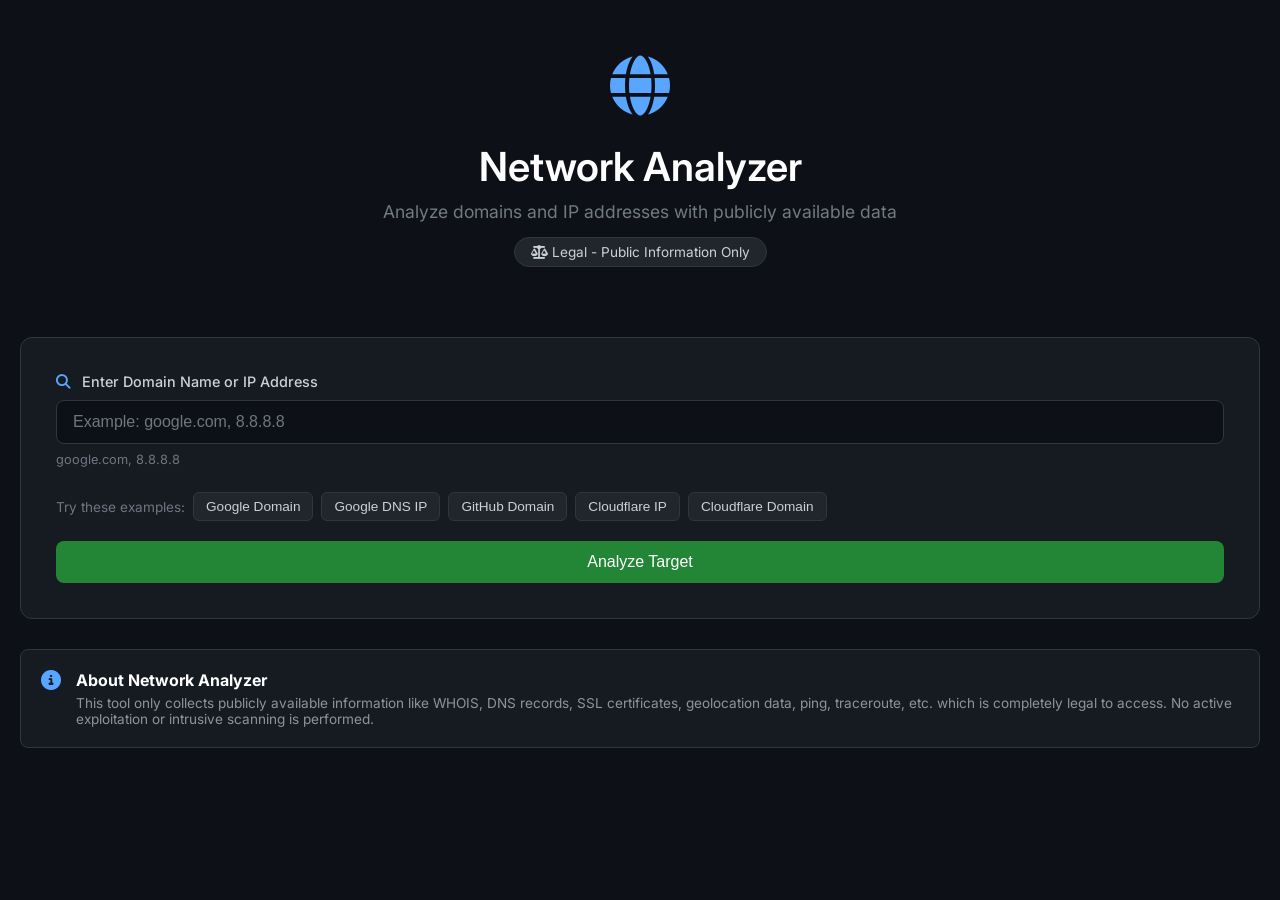
==== index.html @ a761f005 "Initial commit - Network Analyzer" ====
<!DOCTYPE html>
<html lang="en">
<head>
    <meta charset="UTF-8">
    <meta name="viewport" content="width=device-width, initial-scale=1.0">
    <title>Network Analyzer | Domain & IP Analysis Tool</title>
    <link rel="stylesheet" href="/style.css">
    <link href="https://fonts.googleapis.com/css2?family=Inter:wght@300;400;500;600;700;800&display=swap" rel="stylesheet">
    <link rel="stylesheet" href="https://cdnjs.cloudflare.com/ajax/libs/font-awesome/6.4.0/css/all.min.css">
</head>
<body>
    <div class="container">
        <div class="header">
            <div class="icon">
                <i class="fa-solid fa-globe"></i>
            </div>
            <h1>Network Analyzer</h1>
            <p>Analyze domains and IP addresses with publicly available data</p>
            <div class="badge">
                <i class="fas fa-balance-scale"></i> Legal - Public Information Only
            </div>
        </div>

        <div class="search-card">
            <form id="lookupForm">
                <div class="input-group">
                    <label for="target">
                        <i class="fas fa-search"></i> Enter Domain Name or IP Address
                    </label>
                    <input type="text" id="target" placeholder="Example: google.com, 8.8.8.8" required>
                    <div class="input-hint">google.com, 8.8.8.8</div>
                </div>

                <div class="example-targets">
                    <span>Try these examples:</span>
                    <button type="button" class="example-btn" data-target="google.com">Google Domain</button>
                    <button type="button" class="example-btn" data-target="8.8.8.8">Google DNS IP</button>
                    <button type="button" class="example-btn" data-target="github.com">GitHub Domain</button>
                    <button type="button" class="example-btn" data-target="1.1.1.1">Cloudflare IP</button>
                    <button type="button" class="example-btn" data-target="cloudflare.com">Cloudflare Domain</button>
                </div>

                <button type="submit" id="lookupBtn">
                    
                    <span>Analyze Target</span>
                    
                </button>
            </form>
        </div>

        <div id="loading" style="display: none;">
            <div class="loader-centered">
                <div class="loader-spinner-centered"></div>
                <h3>Analyzing target...</h3>
            </div>
        </div>

        <div id="results" style="display: none;">
            <div class="result-section">
                <div class="section-header">
                    <i class="fas fa-info-circle"></i>
                    <h2>Target Overview</h2>
                </div>
                <div class="overview-grid" id="overview"></div>
            </div>

            <div class="result-section" id="reverseDnsSection" style="display: none;">
                <div class="section-header">
                    <i class="fas fa-exchange-alt"></i>
                    <h2>Reverse DNS Lookup</h2>
                </div>
                <div class="info-grid" id="reverseDns"></div>
            </div>

            <div class="result-section" id="ptrSection" style="display: none;">
                <div class="section-header">
                    <i class="fas fa-arrow-left"></i>
                    <h2>PTR Records</h2>
                </div>
                <div class="info-grid" id="ptrRecords"></div>
            </div>

            <div class="result-section">
                <div class="section-header">
                    <i class="fas fa-file-contract"></i>
                    <h2>WHOIS Information</h2>
                </div>
                <div class="info-grid" id="whois"></div>
            </div>

            <div class="result-section" id="dnsSection" style="display: none;">
                <div class="section-header">
                    <i class="fas fa-server"></i>
                    <h2>DNS Records</h2>
                </div>
                <div class="dns-content" id="dnsContent"></div>
            </div>

            <div class="result-section" id="sslSection" style="display: none;">
                <div class="section-header">
                    <i class="fas fa-lock"></i>
                    <h2>SSL Certificate</h2>
                </div>
                <div class="info-grid" id="ssl"></div>
            </div>

            <div class="result-section">
                <div class="section-header">
                    <i class="fas fa-map-marker-alt"></i>
                    <h2>Geolocation and Hosting</h2>
                </div>
                <div class="info-grid" id="location"></div>
            </div>

            <div class="result-section">
                <div class="section-header">
                    <i class="fas fa-plug"></i>
                    <h2>Common Open Ports</h2>
                </div>
                <div class="ports-list" id="ports"></div>
            </div>

            <div class="result-section">
                <div class="section-header">
                    <i class="fas fa-network-wired"></i>
                    <h2>Ping Test</h2>
                </div>
                <div class="ping-results" id="ping"></div>
            </div>

            <div class="result-section">
                <div class="section-header">
                    <i class="fas fa-route"></i>
                    <h2>Traceroute</h2>
                </div>
                <div class="traceroute-results" id="traceroute"></div>
            </div>

            <div class="result-section" id="techSection" style="display: none;">
                <div class="section-header">
                    <i class="fas fa-code"></i>
                    <h2>Detected Technologies</h2>
                </div>
                <div class="tech-list" id="technologies"></div>
            </div>

            <div class="result-section" id="subdomainSection" style="display: none;">
                <div class="section-header">
                    <i class="fas fa-sitemap"></i>
                    <h2>Active Subdomains</h2>
                </div>
                <div class="subdomain-list" id="subdomains"></div>
            </div>

            <div class="export-buttons">
                <button id="exportJSON" class="export-btn">
                    <i class="fas fa-download"></i> Export as JSON
                </button>
                <button id="copyResults" class="export-btn">
                    <i class="fas fa-copy"></i> Copy Results
                </button>
            </div>
        </div>

        <div class="info-note">
            <i class="fas fa-info-circle"></i>
            <div>
                <strong>About Network Analyzer</strong>
                <p>This tool only collects publicly available information like WHOIS, DNS records, SSL certificates, geolocation data, ping, traceroute, etc. which is completely legal to access. No active exploitation or intrusive scanning is performed.</p>
            </div>
        </div>
    </div>

    <script>
        document.querySelectorAll('.example-btn').forEach(btn => {
            btn.addEventListener('click', () => {
                document.getElementById('target').value = btn.dataset.target;
                document.getElementById('lookupForm').dispatchEvent(new Event('submit'));
            });
        });

        document.getElementById('lookupForm').addEventListener('submit', async (e) => {
            e.preventDefault();
            
            const target = document.getElementById('target').value;
            
            if (!target) {
                alert('Please enter a domain name or IP address');
                return;
            }
            
            document.getElementById('loading').style.display = 'flex';
            document.getElementById('results').style.display = 'none';
            document.getElementById('lookupBtn').disabled = true;
            
            try {
                const response = await fetch('/lookup', {
                    method: 'POST',
                    headers: {'Content-Type': 'application/json'},
                    body: JSON.stringify({target: target})
                });
                
                const data = await response.json();
                
                if (data.error) {
                    alert(data.error);
                    return;
                }
                
                displayResults(data);
                
            } catch (error) {
                alert('Error: ' + error.message);
            } finally {
                document.getElementById('loading').style.display = 'none';
                document.getElementById('lookupBtn').disabled = false;
            }
        });
        
        function displayResults(data) {
            document.getElementById('overview').innerHTML = `
                <div class="info-card">
                    <div class="info-label"><i class="fas fa-crosshairs"></i> Target</div>
                    <div class="info-value">${data.target}</div>
                </div>
                <div class="info-card">
                    <div class="info-label"><i class="fas fa-tag"></i> Type</div>
                    <div class="info-value">${data.target_type}</div>
                </div>
                <div class="info-card">
                    <div class="info-label"><i class="fas fa-clock"></i> Analysis Time</div>
                    <div class="info-value">${data.timestamp}</div>
                </div>
            `;
            
            if (data.reverse_dns) {
                document.getElementById('reverseDnsSection').style.display = 'block';
                document.getElementById('reverseDns').innerHTML = `
                    <div class="info-card">
                        <div class="info-label"><i class="fas fa-exchange-alt"></i> Hostname</div>
                        <div class="info-value">${data.reverse_dns}</div>
                    </div>
                `;
            } else {
                document.getElementById('reverseDnsSection').style.display = 'none';
            }
            
            if (data.ptr_records && data.ptr_records.length > 0) {
                document.getElementById('ptrSection').style.display = 'block';
                document.getElementById('ptrRecords').innerHTML = `
                    <div class="info-card">
                        <div class="info-label"><i class="fas fa-arrow-left"></i> PTR Records</div>
                        <div class="info-value">${data.ptr_records.join(', ')}</div>
                    </div>
                `;
            } else {
                document.getElementById('ptrSection').style.display = 'none';
            }
            
            const whois = data.whois;
            if (whois && !whois.error) {
                document.getElementById('whois').innerHTML = `
                    <div class="info-card">
                        <div class="info-label"><i class="fas fa-building"></i> Registrar</div>
                        <div class="info-value">${whois.registrar || 'N/A'}</div>
                    </div>
                    <div class="info-card">
                        <div class="info-label"><i class="fas fa-calendar-plus"></i> Created</div>
                        <div class="info-value">${whois.creation_date || 'N/A'}</div>
                    </div>
                    <div class="info-card">
                        <div class="info-label"><i class="fas fa-calendar-times"></i> Expires</div>
                        <div class="info-value">${whois.expiration_date || 'N/A'}</div>
                    </div>
                    <div class="info-card">
                        <div class="info-label"><i class="fas fa-user"></i> Organization</div>
                        <div class="info-value">${whois.org || 'N/A'}</div>
                    </div>
                    <div class="info-card">
                        <div class="info-label"><i class="fas fa-flag"></i> Country</div>
                        <div class="info-value">${whois.country || 'N/A'}</div>
                    </div>
                `;
            } else {
                document.getElementById('whois').innerHTML = `
                    <div class="info-card">
                        <div class="info-value">WHOIS information not available for this target</div>
                    </div>
                `;
            }
            
            if (data.dns_records && Object.keys(data.dns_records).length > 0) {
                document.getElementById('dnsSection').style.display = 'block';
                const dns = data.dns_records;
                const dnsTypes = ['A', 'AAAA', 'MX', 'NS', 'TXT', 'CNAME', 'SOA'];
                let dnsHTML = '';
                
                dnsTypes.forEach(type => {
                    if (dns[type] && dns[type].length > 0) {
                        dnsHTML += `
                            <div class="dns-record">
                                <div class="dns-type">${type}</div>
                                <div class="dns-values">
                                    ${dns[type].map(value => `<div class="dns-value">${value}</div>`).join('')}
                                </div>
                            </div>
                        `;
                    }
                });
                
                if (dnsHTML === '') {
                    dnsHTML = '<div class="no-data">No DNS records found</div>';
                }
                
                document.getElementById('dnsContent').innerHTML = dnsHTML;
            } else {
                document.getElementById('dnsSection').style.display = 'none';
            }
            
            if (data.ssl) {
                document.getElementById('sslSection').style.display = 'block';
                document.getElementById('ssl').innerHTML = `
                    <div class="info-card">
                        <div class="info-label"><i class="fas fa-building"></i> Issuer</div>
                        <div class="info-value">${data.ssl.issuer?.organizationName || 'N/A'}</div>
                    </div>
                    <div class="info-card">
                        <div class="info-label"><i class="fas fa-user-check"></i> Subject</div>
                        <div class="info-value">${data.ssl.subject?.commonName || 'N/A'}</div>
                    </div>
                    <div class="info-card">
                        <div class="info-label"><i class="fas fa-calendar-check"></i> Valid From</div>
                        <div class="info-value">${data.ssl.start || 'N/A'}</div>
                    </div>
                    <div class="info-card">
                        <div class="info-label"><i class="fas fa-calendar-times"></i> Valid Until</div>
                        <div class="info-value">${data.ssl.expiry || 'N/A'}</div>
                    </div>
                `;
            } else {
                document.getElementById('sslSection').style.display = 'none';
            }
            
            const loc = data.geolocation;
            if (loc && !loc.error) {
                document.getElementById('location').innerHTML = `
                    <div class="info-card">
                        <div class="info-label"><i class="fas fa-map-pin"></i> IP Address</div>
                        <div class="info-value">${loc.ip || 'N/A'}</div>
                    </div>
                    <div class="info-card">
                        <div class="info-label"><i class="fas fa-globe"></i> Country</div>
                        <div class="info-value">${loc.country || 'N/A'}</div>
                    </div>
                    <div class="info-card">
                        <div class="info-label"><i class="fas fa-city"></i> City</div>
                        <div class="info-value">${loc.city || 'N/A'}</div>
                    </div>
                    <div class="info-card">
                        <div class="info-label"><i class="fas fa-building"></i> Region</div>
                        <div class="info-value">${loc.region || 'N/A'}</div>
                    </div>
                    <div class="info-card">
                        <div class="info-label"><i class="fas fa-tachometer-alt"></i> ISP</div>
                        <div class="info-value">${loc.isp || 'N/A'}</div>
                    </div>
                    <div class="info-card">
                        <div class="info-label"><i class="fas fa-chart-line"></i> Organization</div>
                        <div class="info-value">${loc.org || 'N/A'}</div>
                    </div>
                    <div class="info-card">
                        <div class="info-label"><i class="fas fa-clock"></i> Timezone</div>
                        <div class="info-value">${loc.timezone || 'N/A'}</div>
                    </div>
                `;
            } else {
                document.getElementById('location').innerHTML = `
                    <div class="info-card">
                        <div class="info-value">Geolocation data not available</div>
                    </div>
                `;
            }
            
            if (data.open_ports && data.open_ports.length > 0) {
                document.getElementById('ports').innerHTML = data.open_ports.map(port => 
                    `<span class="port-badge">Port ${port.port} (${port.service})</span>`
                ).join('');
            } else {
                document.getElementById('ports').innerHTML = '<div class="no-data">No common ports found open</div>';
            }
            
            const ping = data.ping;
            if (ping && ping.success) {
                document.getElementById('ping').innerHTML = `
                    <div class="info-grid">
                        <div class="info-card">
                            <div class="info-label"><i class="fas fa-check-circle"></i> Status</div>
                            <div class="info-value success">Host is reachable</div>
                        </div>
                        <div class="info-card">
                            <div class="info-label"><i class="fas fa-exchange-alt"></i> Packets Sent</div>
                            <div class="info-value">${ping.packets_sent}</div>
                        </div>
                        <div class="info-card">
                            <div class="info-label"><i class="fas fa-check"></i> Packets Received</div>
                            <div class="info-value">${ping.packets_received}</div>
                        </div>
                        <div class="info-card">
                            <div class="info-label"><i class="fas fa-chart-line"></i> Packet Loss</div>
                            <div class="info-value">${ping.packet_loss}</div>
                        </div>
                        <div class="info-card full-width">
                            <div class="info-label"><i class="fas fa-clock"></i> Response Times (ms)</div>
                            <div class="info-value">${ping.times ? ping.times.join(', ') : 'N/A'}</div>
                        </div>
                    </div>
                `;
            } else {
                document.getElementById('ping').innerHTML = `
                    <div class="info-card">
                        <div class="info-value error">${ping?.error || 'Host is unreachable'}</div>
                    </div>
                `;
            }
            
            const traceroute = data.traceroute;
            if (traceroute && traceroute.success && traceroute.hops && traceroute.hops.length > 0) {
                let hopsHtml = '<div class="traceroute-table"><div class="traceroute-header"><span>Hop</span><span>IP Address</span><span>Response Times (ms)</span></div>';
                traceroute.hops.forEach(hop => {
                    hopsHtml += `
                        <div class="traceroute-row">
                            <span class="hop-number">${hop.hop}</span>
                            <span class="hop-ip">${hop.ip}</span>
                            <span class="hop-times">${hop.times.join(', ') || 'N/A'}</span>
                        </div>
                    `;
                });
                hopsHtml += '</div>';
                document.getElementById('traceroute').innerHTML = hopsHtml;
            } else {
                document.getElementById('traceroute').innerHTML = `
                    <div class="info-card">
                        <div class="info-value">${traceroute?.error || 'Traceroute information not available'}</div>
                    </div>
                `;
            }
            
            if (data.technologies && data.technologies.length > 0 && data.technologies[0] !== "Technology detection only available for domains") {
                document.getElementById('techSection').style.display = 'block';
                document.getElementById('technologies').innerHTML = data.technologies.map(tech => 
                    `<span class="tech-badge">${tech}</span>`
                ).join('');
            } else {
                document.getElementById('techSection').style.display = 'none';
            }
            
            if (data.subdomains && data.subdomains.length > 0) {
                document.getElementById('subdomainSection').style.display = 'block';
                document.getElementById('subdomains').innerHTML = data.subdomains.map(sub => 
                    `<span class="subdomain-badge">${sub}</span>`
                ).join('');
            } else {
                document.getElementById('subdomainSection').style.display = 'none';
            }
            
            document.getElementById('results').style.display = 'block';
            document.getElementById('results').scrollIntoView({ behavior: 'smooth' });
            
            setupExport(data);
        }
        
        function setupExport(data) {
            document.getElementById('exportJSON').onclick = () => {
                const jsonStr = JSON.stringify(data, null, 2);
                const blob = new Blob([jsonStr], { type: 'application/json' });
                const url = URL.createObjectURL(blob);
                const a = document.createElement('a');
                a.href = url;
                a.download = `${data.target}_analysis_${Date.now()}.json`;
                a.click();
                URL.revokeObjectURL(url);
            };
            
            document.getElementById('copyResults').onclick = () => {
                const jsonStr = JSON.stringify(data, null, 2);
                navigator.clipboard.writeText(jsonStr);
                alert('Results copied to clipboard');
            };
        }
    </script>
</body>
</html>
---- style.css ----
* {
    margin: 0;
    padding: 0;
    box-sizing: border-box;
}

body {
    font-family: 'Inter', -apple-system, BlinkMacSystemFont, 'Segoe UI', Helvetica, Arial, sans-serif;
    background-color: #0d1117;
    color: #c9d1d9;
    padding: 20px;
}

.container {
    max-width: 1400px;
    margin: 0 auto;
}

.header {
    text-align: center;
    margin-bottom: 40px;
    padding: 30px 0;
}

.header .icon {
    font-size: 60px;
    margin-bottom: 20px;
    color: #58a6ff;
}

.header h1 {
    font-size: 2.5rem;
    margin-bottom: 10px;
    font-weight: 600;
    color: #ffffff;
}

.header p {
    font-size: 1.1rem;
    opacity: 0.8;
    color: #8b949e;
}

.badge {
    display: inline-block;
    background: #21262d;
    padding: 6px 16px;
    border-radius: 20px;
    font-size: 0.85rem;
    margin-top: 15px;
    border: 1px solid #30363d;
}

.search-card {
    background: #161b22;
    border-radius: 12px;
    padding: 35px;
    margin-bottom: 30px;
    border: 1px solid #30363d;
}

.input-group {
    margin-bottom: 25px;
}

.input-group label {
    display: block;
    margin-bottom: 10px;
    font-weight: 500;
    color: #c9d1d9;
    font-size: 0.9rem;
}

.input-group label i {
    margin-right: 8px;
    color: #58a6ff;
}

.input-group input {
    width: 100%;
    padding: 12px 16px;
    background: #0d1117;
    border: 1px solid #30363d;
    border-radius: 8px;
    font-size: 1rem;
    color: #c9d1d9;
    transition: all 0.2s;
}

.input-group input:focus {
    outline: none;
    border-color: #58a6ff;
    box-shadow: 0 0 0 3px rgba(88, 166, 255, 0.1);
}

.input-group input::placeholder {
    color: #6e7681;
}

.input-hint {
    font-size: 0.8rem;
    color: #6e7681;
    margin-top: 8px;
}

.example-targets {
    margin: 20px 0;
    display: flex;
    gap: 8px;
    align-items: center;
    flex-wrap: wrap;
}

.example-targets span {
    font-size: 0.85rem;
    color: #6e7681;
}

.example-btn {
    background: #21262d;
    border: 1px solid #30363d;
    padding: 6px 12px;
    border-radius: 6px;
    cursor: pointer;
    transition: all 0.2s;
    font-size: 0.85rem;
    color: #c9d1d9;
}

.example-btn:hover {
    background: #30363d;
    border-color: #8b949e;
}

#lookupBtn {
    width: 100%;
    padding: 12px;
    background: #238636;
    color: white;
    border: none;
    border-radius: 8px;
    font-size: 1rem;
    font-weight: 500;
    cursor: pointer;
    transition: all 0.2s;
    display: flex;
    align-items: center;
    justify-content: center;
    gap: 8px;
    margin-top: 10px;
}

#lookupBtn:hover {
    background: #2ea043;
}

#lookupBtn:disabled {
    background: #3fb9504d;
    cursor: not-allowed;
}

#loading {
    position: fixed;
    top: 0;
    left: 0;
    width: 100%;
    height: 100%;
    background: rgba(13, 17, 23, 0.95);
    display: flex;
    align-items: center;
    justify-content: center;
    z-index: 1000;
}

.loader-centered {
    text-align: center;
    background: transparent;
    padding: 0;
    margin: 0;
}

.loader-spinner-centered {
    width: 60px;
    height: 60px;
    border: 3px solid #30363d;
    border-top-color: #58a6ff;
    border-radius: 50%;
    animation: spin 0.8s linear infinite;
    margin: 0 auto 20px;
}

.loader-centered h3 {
    color: #58a6ff;
    font-size: 1.1rem;
    font-weight: 500;
    margin: 0;
    padding: 0;
}

@keyframes spin {
    to { transform: rotate(360deg); }
}

.result-section {
    background: #161b22;
    border-radius: 12px;
    padding: 24px;
    margin-bottom: 20px;
    border: 1px solid #30363d;
}

.section-header {
    display: flex;
    align-items: center;
    gap: 10px;
    margin-bottom: 20px;
    padding-bottom: 12px;
    border-bottom: 1px solid #30363d;
}

.section-header i {
    font-size: 20px;
    color: #58a6ff;
}

.section-header h2 {
    color: #ffffff;
    font-size: 1.2rem;
    font-weight: 600;
}

.overview-grid, .info-grid {
    display: grid;
    grid-template-columns: repeat(auto-fit, minmax(280px, 1fr));
    gap: 16px;
}

.info-card {
    background: #0d1117;
    padding: 16px;
    border-radius: 8px;
    border: 1px solid #21262d;
}

.info-card.full-width {
    grid-column: 1 / -1;
}

.info-label {
    font-size: 0.75rem;
    color: #6e7681;
    text-transform: uppercase;
    letter-spacing: 0.5px;
    margin-bottom: 8px;
}

.info-label i {
    margin-right: 4px;
    color: #58a6ff;
}

.info-value {
    font-size: 0.95rem;
    font-weight: 500;
    color: #c9d1d9;
    word-break: break-word;
}

.info-value.success {
    color: #3fb950;
}

.info-value.error {
    color: #f85149;
}

.dns-record {
    background: #0d1117;
    border-radius: 8px;
    margin-bottom: 12px;
    overflow: hidden;
    border: 1px solid #21262d;
}

.dns-type {
    background: #21262d;
    color: #58a6ff;
    padding: 10px 16px;
    font-weight: 600;
    font-family: monospace;
    font-size: 0.85rem;
}

.dns-values {
    padding: 12px 16px;
}

.dns-value {
    padding: 6px 0;
    font-family: monospace;
    font-size: 0.85rem;
    border-bottom: 1px solid #21262d;
    color: #8b949e;
}

.dns-value:last-child {
    border-bottom: none;
}

.port-badge, .tech-badge, .subdomain-badge {
    display: inline-block;
    background: #21262d;
    color: #58a6ff;
    padding: 6px 14px;
    border-radius: 20px;
    margin: 4px;
    font-size: 0.85rem;
    font-weight: 500;
    border: 1px solid #30363d;
}

.ports-list, .tech-list, .subdomain-list {
    display: flex;
    flex-wrap: wrap;
    gap: 8px;
}

.traceroute-table {
    font-family: monospace;
    font-size: 0.85rem;
}

.traceroute-header {
    display: grid;
    grid-template-columns: 60px 200px 1fr;
    background: #21262d;
    padding: 10px 16px;
    border-radius: 8px 8px 0 0;
    font-weight: 600;
    color: #58a6ff;
}

.traceroute-row {
    display: grid;
    grid-template-columns: 60px 200px 1fr;
    padding: 8px 16px;
    border-bottom: 1px solid #21262d;
    background: #0d1117;
}

.traceroute-row:hover {
    background: #161b22;
}

.hop-number {
    color: #58a6ff;
    font-weight: 600;
}

.hop-ip {
    color: #c9d1d9;
}

.hop-times {
    color: #6e7681;
}

.export-buttons {
    display: flex;
    gap: 12px;
    justify-content: flex-end;
    margin-top: 20px;
}

.export-btn {
    background: #21262d;
    border: 1px solid #30363d;
    padding: 8px 16px;
    border-radius: 8px;
    cursor: pointer;
    transition: all 0.2s;
    font-weight: 500;
    color: #c9d1d9;
}

.export-btn:hover {
    background: #30363d;
    border-color: #8b949e;
}

.info-note {
    background: #161b22;
    border-left: 4px solid #58a6ff;
    padding: 20px;
    border-radius: 8px;
    margin-top: 30px;
    display: flex;
    gap: 15px;
    border: 1px solid #30363d;
}

.info-note i {
    font-size: 20px;
    color: #58a6ff;
}

.info-note strong {
    color: #ffffff;
    display: block;
    margin-bottom: 5px;
}

.info-note p {
    color: #8b949e;
    font-size: 0.85rem;
}

.no-data {
    text-align: center;
    padding: 30px;
    color: #6e7681;
}

@media (max-width: 768px) {
    .overview-grid, .info-grid {
        grid-template-columns: 1fr;
    }
    
    .header h1 {
        font-size: 1.8rem;
    }
    
    .example-targets {
        flex-direction: column;
        align-items: flex-start;
    }
    
    .traceroute-header, .traceroute-row {
        grid-template-columns: 50px 150px 1fr;
        font-size: 0.75rem;
    }
}
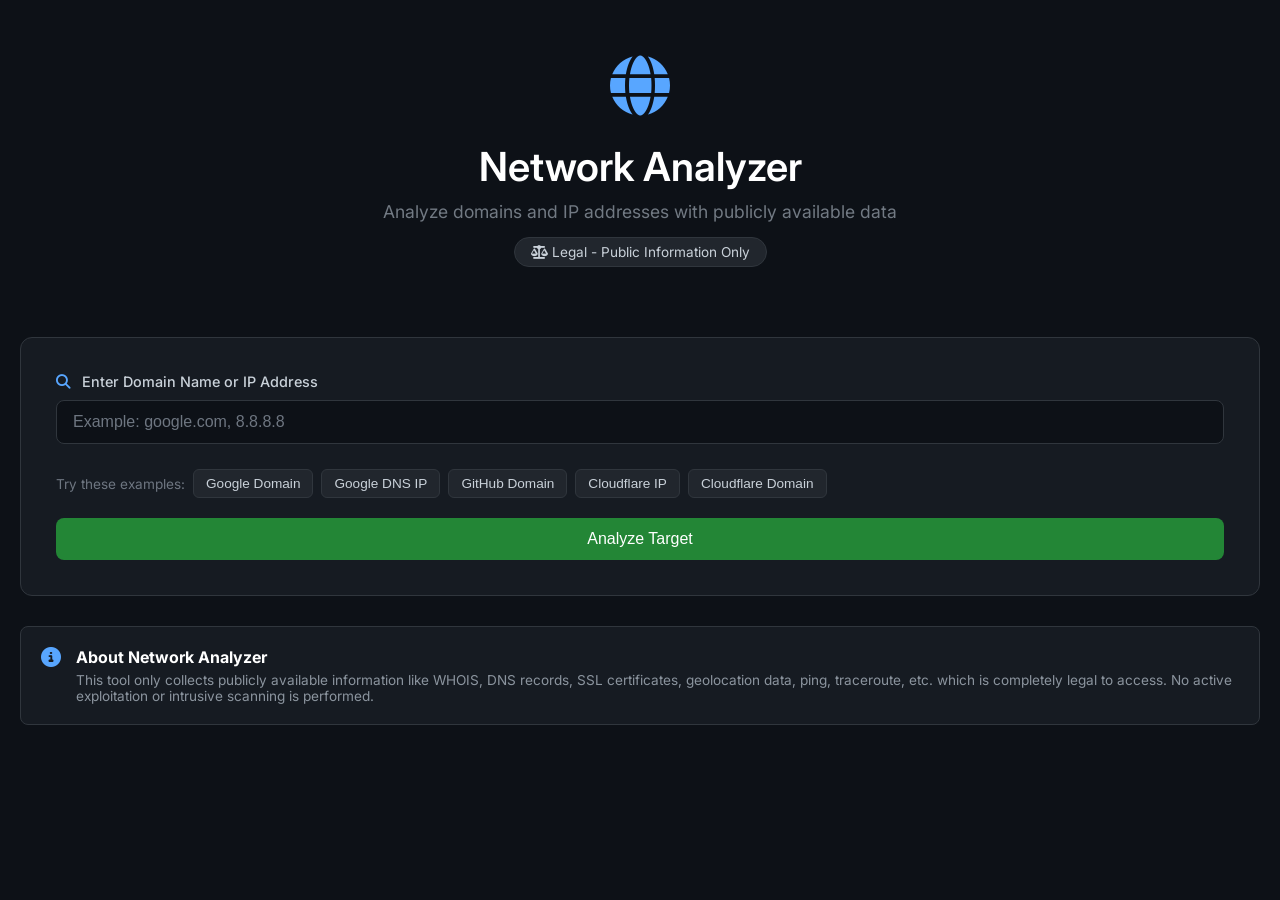
==== commit 863ce27b: "Update images" ====
--- a/index.html
+++ b/index.html
@@ -28,7 +28,7 @@
                         <i class="fas fa-search"></i> Enter Domain Name or IP Address
                     </label>
                     <input type="text" id="target" placeholder="Example: google.com, 8.8.8.8" required>
-                    <div class="input-hint">google.com, 8.8.8.8</div>
+                    
                 </div>
 
                 <div class="example-targets">
